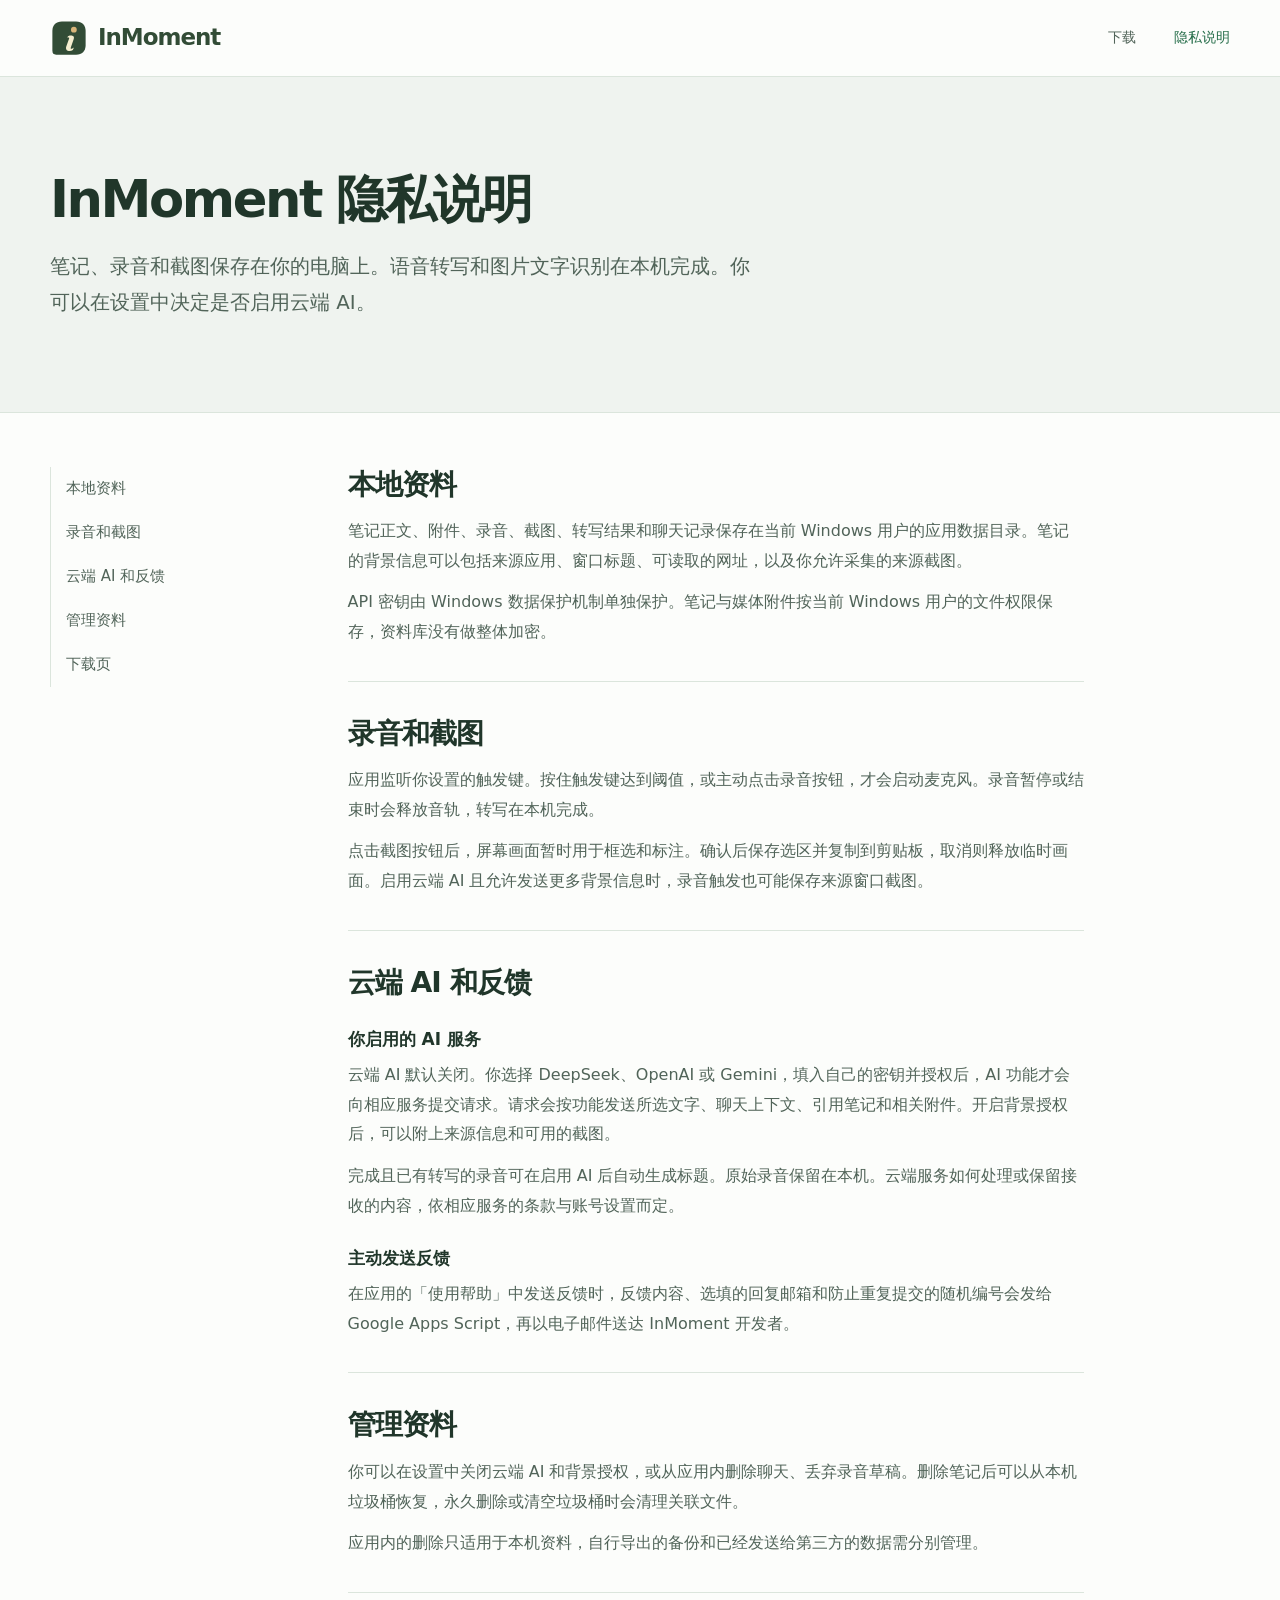
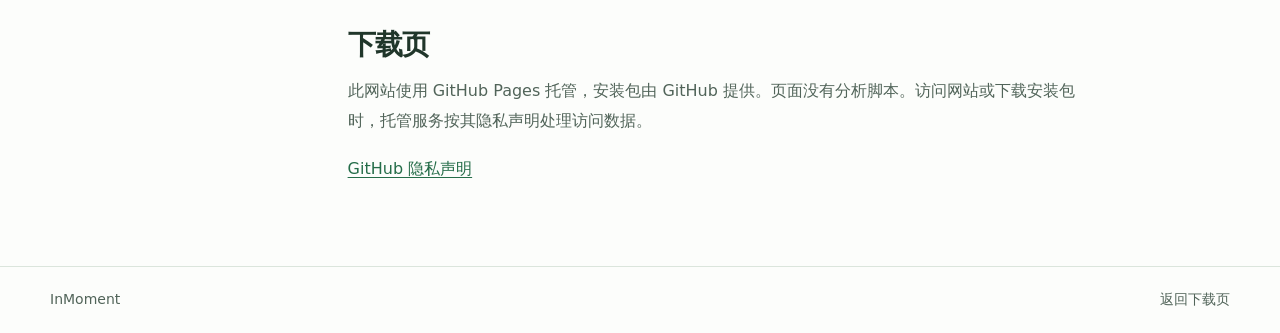
==== privacy.html @ 8eb2bcdb "Publish InMoment download site for 1.0.0" ====
<!doctype html>
<html lang="zh-CN">
<head>
  <meta charset="utf-8">
  <meta name="viewport" content="width=device-width, initial-scale=1">
  <meta name="color-scheme" content="light">
  <meta name="description" content="了解 InMoment 怎样保存你的笔记、录音和截图，以及何时把内容发送给第三方。">
  <title>隐私说明 | InMoment</title>
  <link rel="icon" href="./assets/icon.svg" type="image/svg+xml">
  <link rel="stylesheet" href="./style.css">
</head>
<body>
  <a class="skip-link" href="#main">跳到主要内容</a>
  <header class="top">
    <div class="wrap top-inner">
      <a class="brand" href="./" aria-label="InMoment 下载页"><img src="./assets/icon.svg" alt="" width="38" height="38">InMoment</a>
      <nav aria-label="主导航">
        <a href="./">下载</a>
        <a href="./privacy.html" aria-current="page">隐私说明</a>
      </nav>
    </div>
  </header>
  <main id="main">
    <section class="privacy-hero" aria-labelledby="privacy-title">
      <div class="wrap">
        <h1 id="privacy-title">InMoment 隐私说明</h1>
        <p>笔记、录音和截图保存在你的电脑上。语音转写和图片文字识别在本机完成。你可以在设置中决定是否启用云端 AI。</p>
      </div>
    </section>
    <div class="wrap privacy-layout">
      <nav class="privacy-nav" aria-label="隐私说明目录">
        <a href="#local-data">本地资料</a>
        <a href="#capture">录音和截图</a>
        <a href="#online">云端 AI 和反馈</a>
        <a href="#control">管理资料</a>
        <a href="#site">下载页</a>
      </nav>
      <div class="privacy-content">
        <section id="local-data">
          <h2>本地资料</h2>
          <p>笔记正文、附件、录音、截图、转写结果和聊天记录保存在当前 Windows 用户的应用数据目录。笔记的背景信息可以包括来源应用、窗口标题、可读取的网址，以及你允许采集的来源截图。</p>
          <p>API 密钥由 Windows 数据保护机制单独保护。笔记与媒体附件按当前 Windows 用户的文件权限保存，资料库没有做整体加密。</p>
        </section>
        <section id="capture">
          <h2>录音和截图</h2>
          <p>应用监听你设置的触发键。按住触发键达到阈值，或主动点击录音按钮，才会启动麦克风。录音暂停或结束时会释放音轨，转写在本机完成。</p>
          <p>点击截图按钮后，屏幕画面暂时用于框选和标注。确认后保存选区并复制到剪贴板，取消则释放临时画面。启用云端 AI 且允许发送更多背景信息时，录音触发也可能保存来源窗口截图。</p>
        </section>
        <section id="online">
          <h2>云端 AI 和反馈</h2>
          <h3>你启用的 AI 服务</h3>
          <p>云端 AI 默认关闭。你选择 DeepSeek、OpenAI 或 Gemini，填入自己的密钥并授权后，AI 功能才会向相应服务提交请求。请求会按功能发送所选文字、聊天上下文、引用笔记和相关附件。开启背景授权后，可以附上来源信息和可用的截图。</p>
          <p>完成且已有转写的录音可在启用 AI 后自动生成标题。原始录音保留在本机。云端服务如何处理或保留接收的内容，依相应服务的条款与账号设置而定。</p>
          <h3>主动发送反馈</h3>
          <p>在应用的「使用帮助」中发送反馈时，反馈内容、选填的回复邮箱和防止重复提交的随机编号会发给 Google Apps Script，再以电子邮件送达 InMoment 开发者。</p>
        </section>
        <section id="control">
          <h2>管理资料</h2>
          <p>你可以在设置中关闭云端 AI 和背景授权，或从应用内删除聊天、丢弃录音草稿。删除笔记后可以从本机垃圾桶恢复，永久删除或清空垃圾桶时会清理关联文件。</p>
          <p>应用内的删除只适用于本机资料，自行导出的备份和已经发送给第三方的数据需分别管理。</p>
        </section>
        <section id="site">
          <h2>下载页</h2>
          <p>此网站使用 GitHub Pages 托管，安装包由 GitHub 提供。页面没有分析脚本。访问网站或下载安装包时，托管服务按其隐私声明处理访问数据。</p>
          <a class="text-link" href="https://docs.github.com/zh/site-policy/privacy-policies/github-general-privacy-statement">GitHub 隐私声明</a>
        </section>
      </div>
    </div>
  </main>
  <footer><div class="wrap foot-inner"><span>InMoment</span><a href="./">返回下载页</a></div></footer>
</body>
</html>
---- style.css ----
:root {
  --ink: #20362a;
  --muted: #516459;
  --brand: #324c36;
  --action: #256d49;
  --action-hover: #1e5e3e;
  --paper: #fcfdfb;
  --line: #dbe5dc;
  --wash: #eff3ef;
  font: 100%/1.65 "Microsoft YaHei UI", "Microsoft YaHei", "PingFang SC", system-ui, sans-serif;
  color: var(--ink);
  background: var(--paper);
}

*, *::before, *::after { box-sizing: border-box; }
body { margin: 0; }
a { color: inherit; text-decoration: none; }
a:focus-visible { outline: 2px solid var(--action); outline-offset: 5px; }
.skip-link { position: absolute; top: 12px; left: 12px; z-index: 1; padding: 10px 16px; border-radius: 8px; background: var(--paper); }
.skip-link:not(:focus) { clip-path: inset(50%); }
.wrap { width: min(100% - 6.25rem, 84.375rem); margin-inline: auto; }
.top { border-bottom: 1px solid var(--line); }
.top-inner { display: flex; min-height: 76px; align-items: center; justify-content: space-between; gap: 24px; }
.brand { display: inline-flex; align-items: center; gap: 10px; color: var(--brand); font-size: 1.4375rem; font-weight: 720; letter-spacing: -.045em; }
.brand img { display: block; }
.top nav { display: flex; gap: clamp(14px, 3vw, 42px); color: var(--muted); font-size: .875rem; }
.top nav a { display: grid; min-height: 44px; align-items: center; white-space: nowrap; }
.top nav a:hover, .top nav a[aria-current="page"], footer a:hover { color: var(--action); }
.text-link { color: var(--action); text-decoration: underline; text-underline-offset: .2em; }
.text-link:hover { color: var(--action-hover); }

.hero {
  background: radial-gradient(ellipse at 83% 56%, #dce8db 0, #e9f1e8 34%, transparent 67%), linear-gradient(110deg, #f6f8f4, #edf3ed);
  border-bottom: 1px solid var(--line);
}
.hero-inner {
  display: grid;
  grid-template-columns: minmax(18.75rem, .82fr) minmax(0, 1.3fr);
  align-items: center;
  gap: clamp(2.8125rem, 5.2vw, 5.25rem);
  padding-block: clamp(4.5rem, 9vw, 7.75rem) clamp(4rem, 7vw, 6.25rem);
}
.headline { margin: 0; font-size: clamp(2.6875rem, 4.14vw, 4.375rem); font-weight: 720; line-height: 1.22; letter-spacing: -.062em; }
.headline span { display: block; }
.intro { max-width: 23em; margin: 22px 0 28px; color: var(--muted); font-size: clamp(1rem, 1.35vw, 1.1875rem); line-height: 1.8; }
.download {
  display: inline-flex;
  min-height: 56px;
  align-items: center;
  justify-content: center;
  gap: 11px;
  padding: 14px 24px;
  border: 1px solid transparent;
  border-radius: 12px;
  background: var(--action);
  color: #fff;
  font-weight: 650;
  text-align: center;
  transition: background-color 120ms ease;
}
.download:hover { background: var(--action-hover); }
.download img { filter: brightness(0) invert(1); }
.requirements { margin: 12px 0 0; color: var(--muted); font-size: .875rem; }
.product { min-width: 0; margin: 0; }
.product-window { overflow: hidden; padding: 1px; border: 1px solid #cbd9cd; border-radius: 18px; background: #fff; box-shadow: 0 24px 54px #254d3426, 0 2px 6px #254d340e; }
.product-window img { display: block; width: 100%; height: auto; }
.product figcaption { margin-top: 13px; color: var(--muted); text-align: right; font-size: .8125rem; }

.details { display: grid; grid-template-columns: minmax(0, 1.32fr) minmax(0, .8fr); gap: clamp(2rem, 7vw, 7rem); padding-block: 50px 58px; }
.details section, .privacy-content section { scroll-margin-top: 24px; }
.details h2, .privacy-content h2 { margin: 0 0 13px; font-size: 1.375rem; font-weight: 650; line-height: 1.3; letter-spacing: -.035em; }
.details p { max-width: 38em; margin: 0; color: var(--muted); }
.details p + p { margin-top: 10px; }
.release { padding-inline-start: clamp(1.25rem, 4vw, 3.625rem); border-inline-start: 1px solid var(--line); }
.release dl { display: grid; grid-template-columns: max-content minmax(0, 1fr); gap: 5px 18px; margin: 0; font-size: .875rem; }
.release dt { color: var(--muted); }
.release dd { margin: 0; overflow-wrap: anywhere; }
.checksum { display: inline-flex; min-height: 44px; align-items: center; margin-top: 5px; font-size: .875rem; }
.source-downloads { margin-top: 2px; font-size: .875rem; }
.source-downloads summary { min-height: 44px; width: fit-content; padding-block: 10px; color: var(--muted); cursor: pointer; }
.source-downloads summary:hover { color: var(--action); }
.source-downloads summary:focus-visible { outline: 2px solid var(--action); outline-offset: 4px; }
.source-downloads p { margin: 4px 0 12px; }
.source-downloads ul { display: grid; gap: 8px; margin: 0; padding-inline-start: 1.25em; }

.privacy-hero { padding-block: clamp(2.75rem, 7vw, 6rem); border-bottom: 1px solid var(--line); background: var(--wash); }
.privacy-hero h1 { margin: 0; font-size: clamp(2.25rem, 4vw, 4rem); font-weight: 720; line-height: 1.25; letter-spacing: -.048em; }
.privacy-hero p { max-width: 36em; margin: 18px 0 0; color: var(--muted); font-size: clamp(1rem, 1.55vw, 1.25rem); line-height: 1.85; }
.privacy-layout { display: grid; grid-template-columns: minmax(9rem, 13rem) minmax(0, 46rem); align-items: start; gap: clamp(1.75rem, 7vw, 6.375rem); padding-block: 54px 74px; }
.privacy-nav { position: sticky; top: 24px; display: grid; border-inline-start: 1px solid var(--line); }
.privacy-nav a { display: flex; min-height: 44px; align-items: center; padding-inline: 15px; color: var(--muted); font-size: .9375rem; }
.privacy-nav a:hover { background: var(--wash); color: var(--action); }
.privacy-content section + section { margin-top: 34px; padding-top: 34px; border-top: 1px solid var(--line); }
.privacy-content h2 { font-size: clamp(1.375rem, 2.2vw, 1.875rem); }
.privacy-content h3 { margin: 24px 0 7px; font-size: 1.0625rem; }
.privacy-content p { margin: 0 0 12px; color: var(--muted); line-height: 1.85; }
.privacy-content p:last-child { margin-bottom: 0; }
.privacy-content .text-link { display: inline-flex; min-height: 44px; align-items: center; }

footer { border-top: 1px solid var(--line); color: var(--muted); font-size: .875rem; }
.foot-inner { display: flex; min-height: 66px; justify-content: space-between; align-items: center; gap: 18px; }
footer a { display: inline-flex; min-height: 44px; align-items: center; }

@media (max-width: 980px) {
  .wrap { width: calc(100% - 4rem); }
  .hero-inner { grid-template-columns: minmax(14.6875rem, .82fr) minmax(0, 1.3fr); gap: 30px; padding-block: 68px 55px; }
  .headline { font-size: clamp(2.3125rem, 5vw, 3.125rem); }
}

@media (max-width: 700px) {
  .wrap { width: calc(100% - 2.25rem); }
  .top-inner { min-height: 64px; flex-wrap: wrap; gap: 0 12px; }
  .brand { gap: 6px; font-size: 1.25rem; }
  .brand img { width: 33px; height: 33px; }
  .hero-inner { grid-template-columns: minmax(0, 1fr); gap: 31px; padding-block: 44px 31px; }
  .headline { font-size: clamp(2.125rem, 8.4vw, 3.375rem); }
  .headline span { display: inline-block; }
  .intro { margin: 13px 0 20px; }
  .download { min-height: 50px; }
  .product-window { border-radius: 12px; }
  .product figcaption { margin-top: 8px; }
  .details { grid-template-columns: minmax(0, 1fr); gap: 26px; padding-block: 31px 34px; }
  .release { padding: 22px 0 0; border: 0; border-top: 1px solid var(--line); }
  .privacy-layout { grid-template-columns: minmax(0, 1fr); gap: 24px; padding-block: 24px 40px; }
  .privacy-nav { position: static; display: flex; flex-wrap: wrap; gap: 0 14px; padding-bottom: 8px; border: 0; border-bottom: 1px solid var(--line); }
  .privacy-nav a { padding-inline: 0; }
  .privacy-content section + section { margin-top: 26px; padding-top: 26px; }
}

@media (max-width: 414px) {
  .wrap { width: calc(100% - 2rem); }
  .top-inner { gap: 0 10px; }
  .brand { font-size: 1.125rem; }
  .brand img { width: 30px; height: 30px; }
  .top nav { gap: 10px; }
}

@media (prefers-reduced-motion: reduce) {
  .download { transition: none; }
}
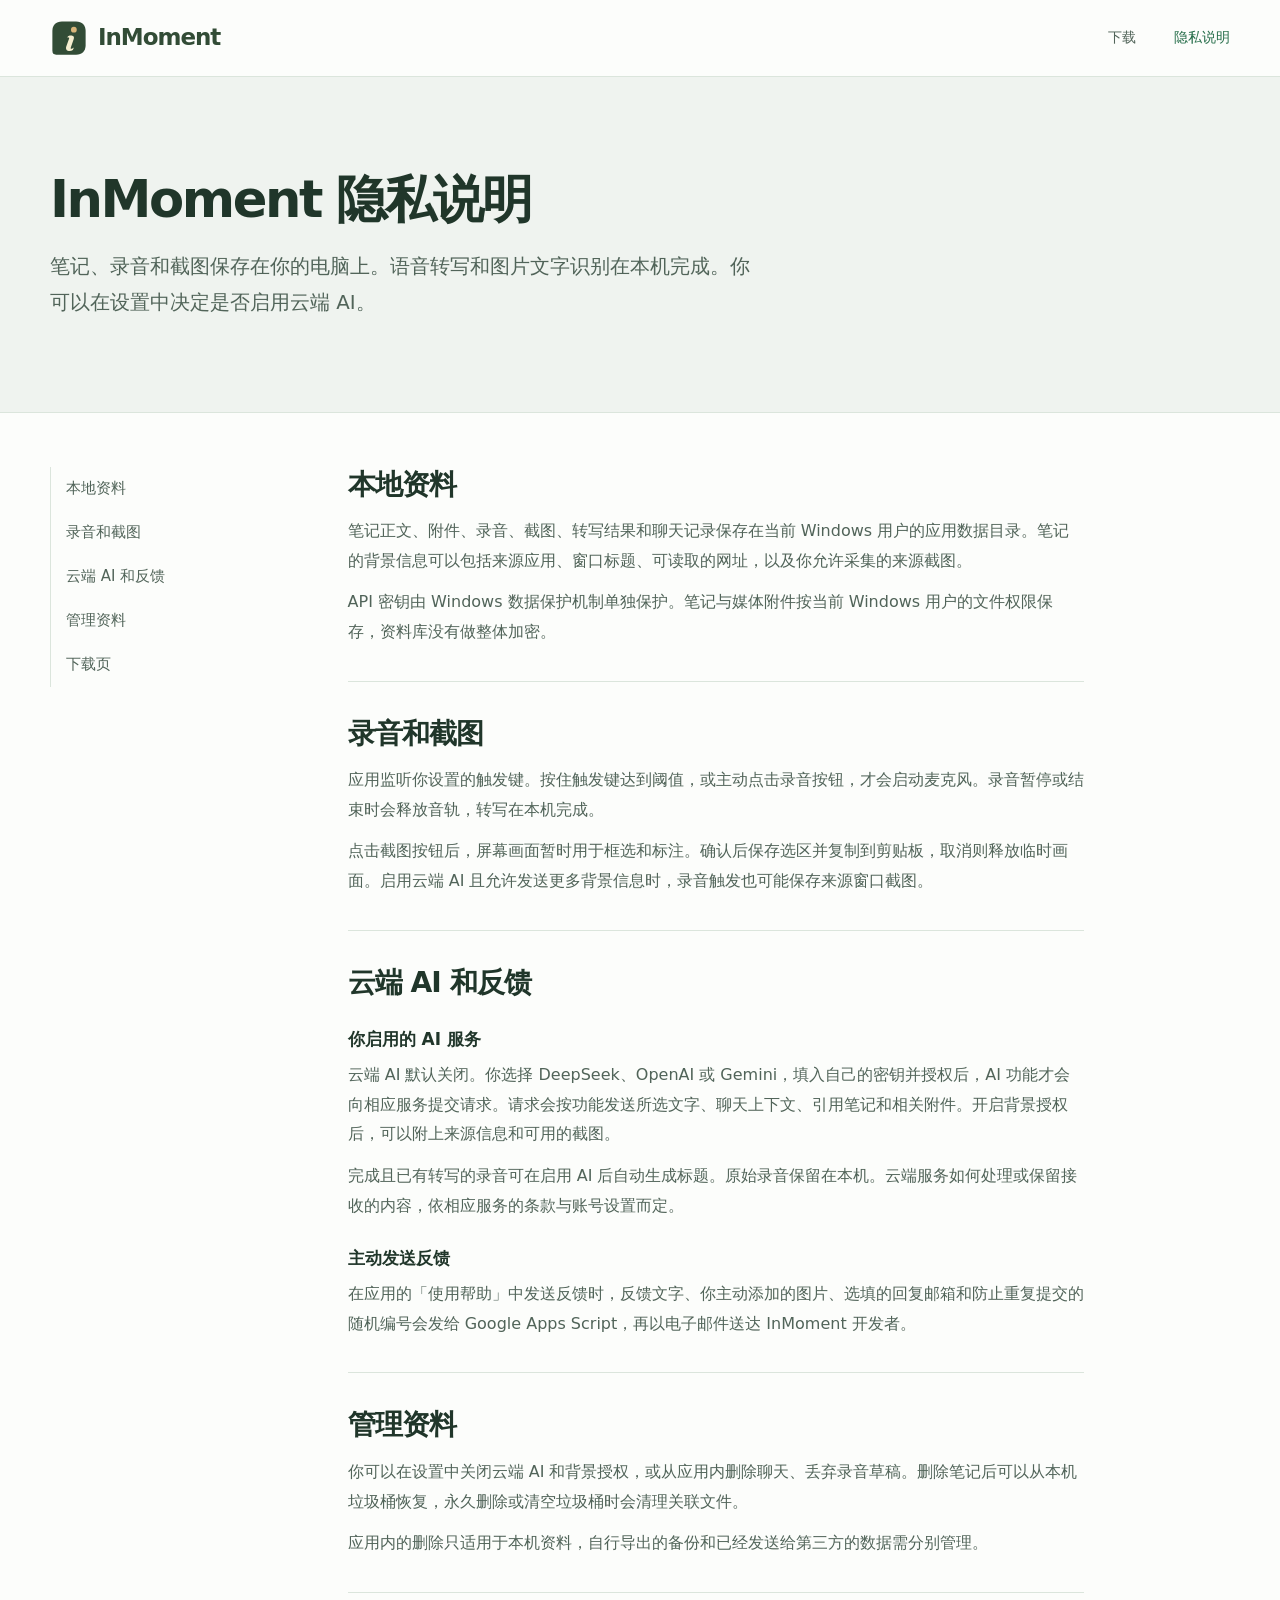
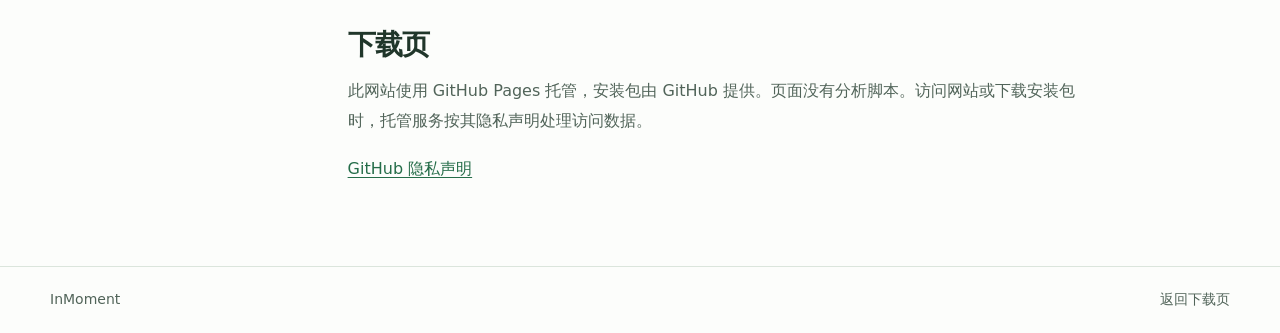
==== commit a782566c: "Refresh InMoment 1.0.0 release date and feedback privacy" ====
--- a/privacy.html
+++ b/privacy.html
@@ -52,7 +52,7 @@
           <p>云端 AI 默认关闭。你选择 DeepSeek、OpenAI 或 Gemini，填入自己的密钥并授权后，AI 功能才会向相应服务提交请求。请求会按功能发送所选文字、聊天上下文、引用笔记和相关附件。开启背景授权后，可以附上来源信息和可用的截图。</p>
           <p>完成且已有转写的录音可在启用 AI 后自动生成标题。原始录音保留在本机。云端服务如何处理或保留接收的内容，依相应服务的条款与账号设置而定。</p>
           <h3>主动发送反馈</h3>
-          <p>在应用的「使用帮助」中发送反馈时，反馈内容、选填的回复邮箱和防止重复提交的随机编号会发给 Google Apps Script，再以电子邮件送达 InMoment 开发者。</p>
+          <p>在应用的「使用帮助」中发送反馈时，反馈文字、你主动添加的图片、选填的回复邮箱和防止重复提交的随机编号会发给 Google Apps Script，再以电子邮件送达 InMoment 开发者。</p>
         </section>
         <section id="control">
           <h2>管理资料</h2>
